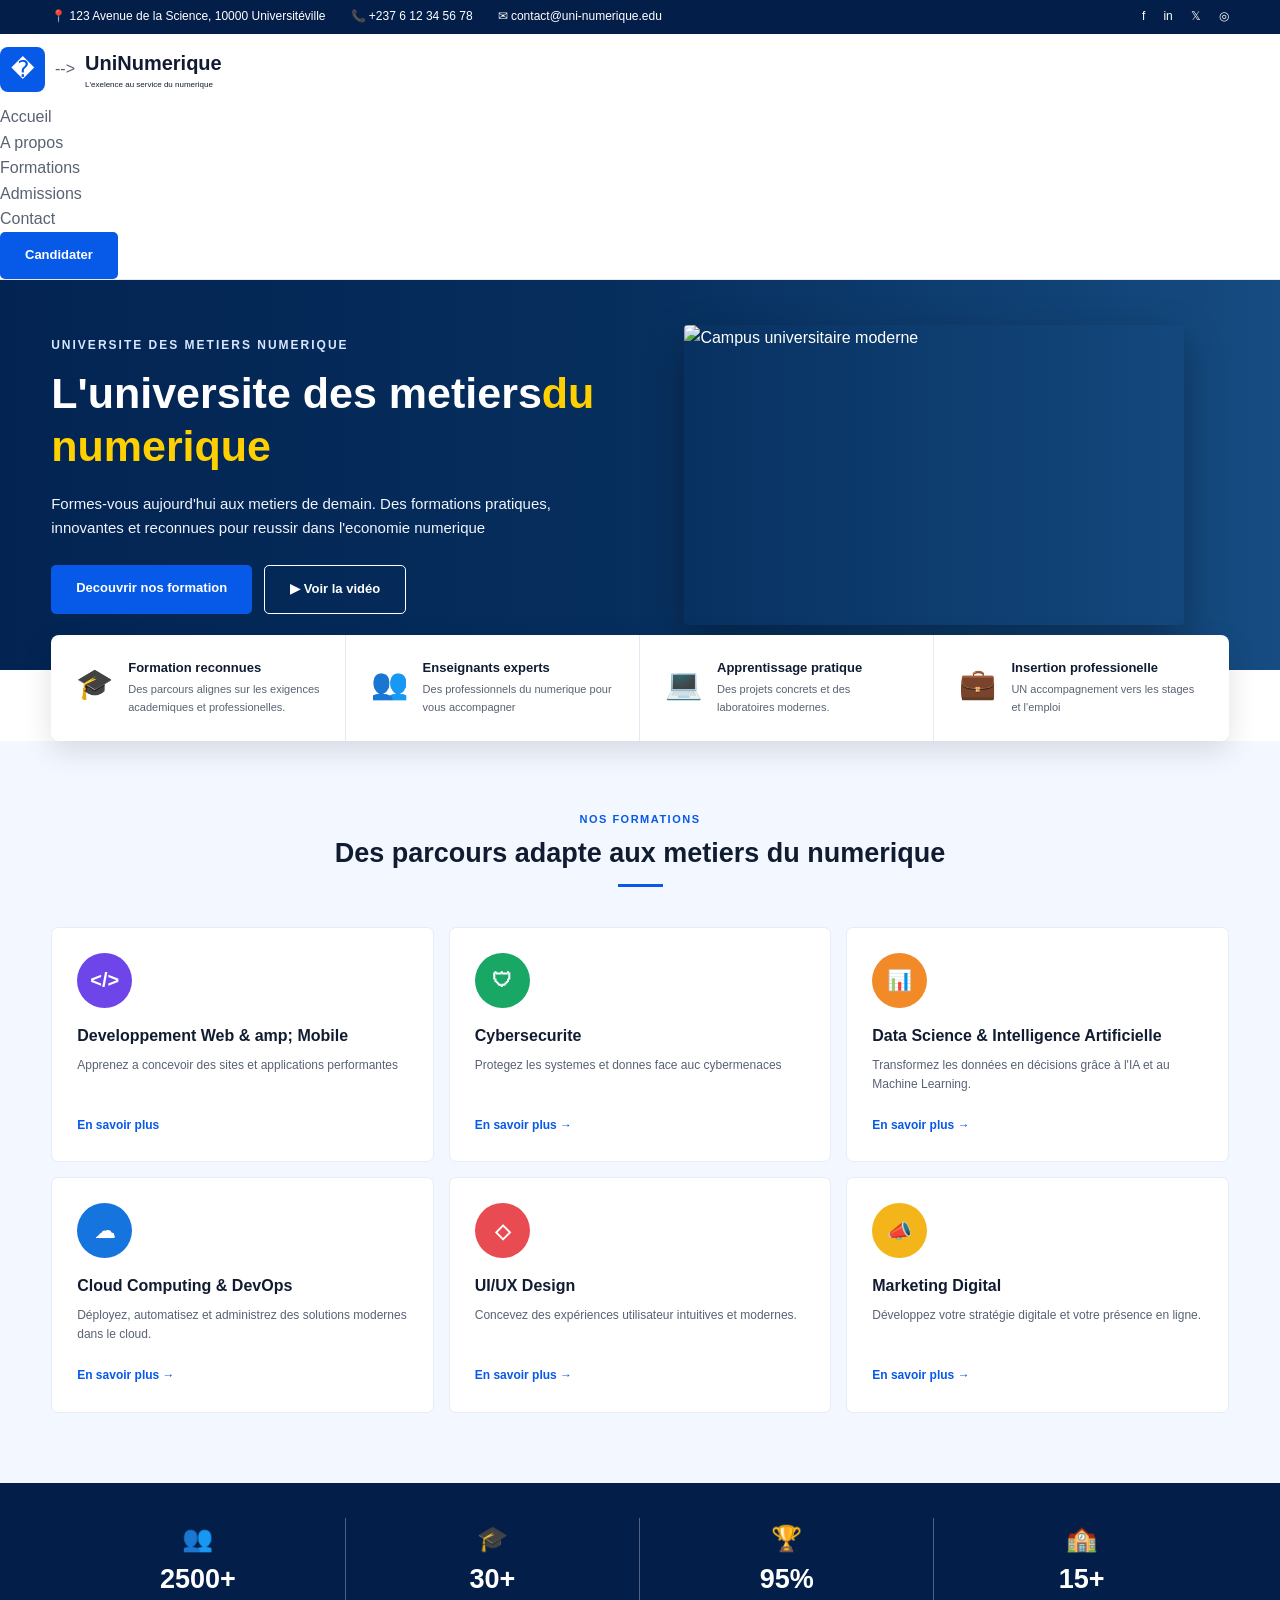
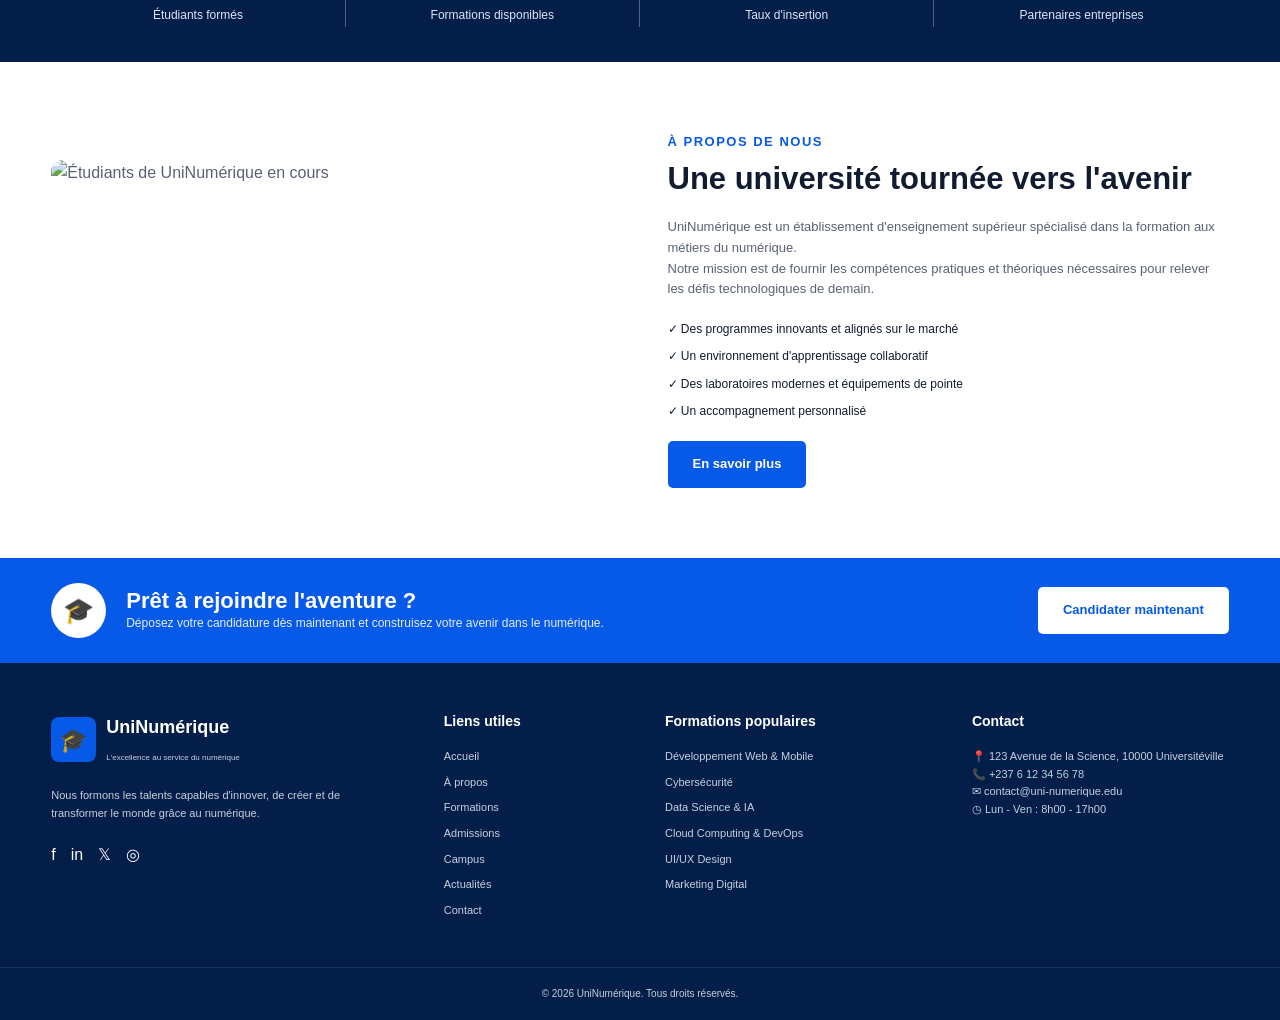
==== index.html @ 595e9a8e "Premier commit" ====
<!DOCTYPE html>
<html lang="en">
<head>
    <meta charset="UTF-8">
    <meta name="viewport" content="width=device-width, initial-scale=1.0">
    <title>Document</title>
    <link rel="stylesheet" href="style.css">
</head>
<body>
     <div class="topbar"> 
        <div class="container topbar-content"> 
  
          <!---->  <div class="topbar-left"> 
                <span>📍 123 Avenue de la Science, 10000 Universitéville</span> 
                <span>📞 +237 6 12 34 56 78</span> 
                <span>✉ contact@uni-numerique.edu</span> 
            </div> 
    
            <div class="socials"> 
                <a href="#">f</a> 
                <a href="#">in</a> 
                <a href="#">𝕏</a> 
                <a href="#">◎</a> 
            </div> 
  
        </div> 
    </div>
    <header class="header">
        <div class="comtainer header-content">
            <a href="index.html" class="logo">
                <div class="logo-icon">�</div>-->

                <div class="logo-text">
                    <strong>Uni<span>Numerique</span></strong>
                    <small>L'exelence au service du numerique</small>
                </div>

            </a>    

        </div>

        <nav class="navigator">
            <ul>
                <li><a href="#" class="active">Accueil</a></li>
                <li><a href="#apropos">A propos</a></li>
                <li><a href="#formations">Formations</a></li>
                <li><a href="admissions">Admissions</a></li>
                <li><a href="#contact">Contact</a></li>

            </ul>

        </nav>
        <a href="#admissions" class="btn btn-primary">Candidater</a>
    </header>

    <main>
        <section class="hero" id="campus">
            <div class="container hero-content">
                <div class="hero-text">
                    <p class="eyebrow">UNIVERSITE DES METIERS NUMERIQUE</p>
                    <h1>L'universite des metiers<span>du numerique</span></h1>
                    <p class="hero-description">
                        Formes-vous aujourd'hui aux metiers de demain.
                        Des formations pratiques, innovantes et reconnues
                        pour reussir dans l'economie numerique
                    </p>
                    <div class="hero-buttons">
                        <a href="#formations" class="btn btn-primary">Decouvrir nos formation</a>
                        <a href="#apropos" class="btn btn-outline">▶ Voir la vidéo</a>
                    </div>  
                </div>
                <div class="hero-image">
                    <img src="img/campus.jpg" alt="Campus universitaire moderne" class="campus-photo">
                </div>

            </div>
        </section>

        <section class="advantages-bar">
            <div class="container advantages-grid">
                <article class="advantage-item">
                     <div class="advantage-icon">🎓</div> 

                    <div>
                        <h3>Formation reconnues</h3>
                        <p>Des parcours alignes sur les exigences academiques et professionelles.</p>
                    </div>

                </article>
                <article class="advantage-item">
                    <div class="advantage-icon">👥</div>
                    <div>
                        <h3>Enseignants experts</h3>

                        <p>Des professionnels du numerique pour vous accompagner</p>
                    </div>    
                </article>

                <article class="advantage-item">
                    <div class="advantage-icon">💻</div>
                    <div>
                        <h3>Apprentissage pratique</h3>
                        <p>Des projets concrets et des laboratoires modernes.</p>

                    </div>
                </article>

                <article class="advantage-item">
                    
                    <div class="advantage-icon">💼</div>
                        <div>
                            <h3>Insertion professionelle</h3>
                            <p>UN accompagnement vers les stages et l'emploi</p>
                        </div>
                    
                </article>
            </div>
        </section>

        <section class="formations" id="formations">
            <div class="container">
                <div class="section-title">
                    <p>NOS FORMATIONS</p>
                    <h2>Des parcours adapte aux metiers du numerique</h2>
                    <span class="title-line"></span>
                    
                </div>

                <div class="formation-grid">
                    <article class="formation-card">
                        <div class="formation-icon purple">&lt;/&gt;</div>
                        <h3>Developpement Web & amp; Mobile</h3>
                        <p>Apprenez a concevoir des sites et applications performantes</p>
                        <a href="#">En savoir plus</a>
                    </article>

                    <article class="formation-card">

                          <div class="formation-icon green">🛡</div> 
                        <h3>Cybersecurite</h3>
                        <P>Protegez les systemes et donnes face auc cybermenaces</P>
                        <!--<p>Transformez les donnees en decision grace a l'IA et au Machine Learning</p>-->
                        <a href="#">En savoir plus →</a>

                    </article>

                    <article class="formation-card"> 
                        <div class="formation-icon orange">📊</div> 
                        <h3>Data Science &amp; Intelligence Artificielle</h3> 
                        <p>Transformez les données en décisions grâce à l'IA et au Machine Learning.</p> 
                        <a href="#">En savoir plus →</a> 
                    </article>

                    <article class="formation-card"> 
                        <div class="formation-icon blue">☁</div> 
                        <h3>Cloud Computing &amp; DevOps</h3> 
                        <p>Déployez, automatisez et administrez des solutions modernes dans le cloud.</p> 
                        <a href="#">En savoir plus →</a> 
                    </article>

                    <article class="formation-card"> 
                        <div class="formation-icon red">◇</div> 
                        <h3>UI/UX Design</h3> 
                        <p>Concevez des expériences utilisateur intuitives et modernes.</p> 
                        <a href="#">En savoir plus →</a> 
                    </article> 
        
                    <article class="formation-card"> 
                        <div class="formation-icon yellow">📣</div> 
                        <h3>Marketing Digital</h3> 
                        <p>Développez votre stratégie digitale et votre présence en ligne.</p> 
                        <a href="#">En savoir plus →</a> 
                    </article>
                </div>
            </div>
        </section>

        <section class="statistics"> 
            <div class="container statistics-grid"> 
                <div class="stat-item"> 
                    <div class="stat-icon">👥</div> 
                    <strong>2500+</strong> 
                    <span>Étudiants formés</span> 
                </div> 
        
                <div class="stat-item"> 
                    <div class="stat-icon">🎓</div> 
                    <strong>30+</strong> 
                    <span>Formations disponibles</span> 
                </div> 
        
                <div class="stat-item"> 
                    <div class="stat-icon">🏆</div> 
                    <strong>95%</strong> 
                    <span>Taux d'insertion</span> 
                </div> 
        
                <div class="stat-item"> 
                    <div class="stat-icon">🏫</div> 
                    <strong>15+</strong> 
                    <span>Partenaires entreprises</span> 
                </div> 
        
            </div> 
        </section>

        <!--============= Construire la section À propos  =============-->
        <section class="about" id="apropos"> 
            <div class="container about-grid"> 
                <div class="students-image"> 
                <img src="images/etudiants.jpg" alt="Étudiants de UniNumérique en cours" class="students-photo"> 
                </div> 
                <div class="about-text"> 
                <p class="section-label">À PROPOS DE NOUS</p> 
                <h2>Une université tournée vers l'avenir</h2> 
                <p>UniNumérique est un établissement d'enseignement supérieur spécialisé dans la formation aux métiers du numérique.</p> 
                <p>Notre mission est de fournir les compétences pratiques et théoriques nécessaires pour relever les défis technologiques de 
                 demain.</p> 
                <ul class="check-list"> 
                    <li>✓ Des programmes innovants et alignés sur le marché</li> 
                    <li>✓ Un environnement d'apprentissage collaboratif</li> 
                    <li>✓ Des laboratoires modernes et équipements de pointe</li> 
                    <li>✓ Un accompagnement personnalisé</li> 
                </ul> 
                <a href="#contact" class="btn btn-primary">En savoir plus</a> 
                </div> 
            </div> 
        </section>
        
        <!--=================== Construire l’appel à candidature =======================-->

        <section class="cta" id="admissions"> 
            <div class="container cta-content"> 
                <div class="cta-icon">🎓</div> 
                <div class="cta-text"> 
                    <h2>Prêt à rejoindre l'aventure ?</h2> 
                    <p> 
                        Déposez votre candidature dès maintenant et 
                        construisez votre avenir dans le numérique. 
                    </p> 
                </div> 
                <a href="#contact" class="btn btn-white"> 
                    Candidater maintenant 
                </a> 
            </div> 
        </section> 


    </main>

    <footer class="footer" id="contact"> 
    
        <div class="container footer-grid"> 
    
            <div class="footer-column"> 
    
                <div class="footer-logo"> 
                    <div class="logo-icon">🎓</div> 
    
                    <div> 
                        <strong>Uni<span>Numérique</span></strong> 
                        <small>L'excellence au service du numérique</small> 
                    </div> 
                </div> 
    
                <p> 
                    Nous formons les talents capables d'innover, 
                    de créer et de transformer le monde grâce au numérique. 
                </p> 
    
                <div class="footer-socials"> 
                    <a href="#">f</a> 
                    <a href="#">in</a> 
                    <a href="#">𝕏</a> 
                    <a href="#">◎</a> 
                </div> 
    
            </div> 
    
            <div class="footer-column"> 
                <h3>Liens utiles</h3> 
    
                <ul> 
                    <li><a href="index.html">Accueil</a></li> 
                    <li><a href="#apropos">À propos</a></li> 
                    <li><a href="#formations">Formations</a></li> 
                    <li><a href="#admissions">Admissions</a></li> 
                    <li><a href="#campus">Campus</a></li> 
                    <li><a href="#actualites">Actualités</a></li> 
                    <li><a href="#contact">Contact</a></li> 
                </ul> 
            </div> 
    
            <div class="footer-column"> 
                <h3>Formations populaires</h3> 
    
                <ul> 
                    <li>Développement Web &amp; Mobile</li> 
                    <li>Cybersécurité</li> 
                    <li>Data Science &amp; IA</li> 
                    <li>Cloud Computing &amp; DevOps</li> 
                    <li>UI/UX Design</li> 
                    <li>Marketing Digital</li> 
                </ul> 
            </div> 
    
            <div class="footer-column"> 
                <h3>Contact</h3> 
                <p>📍 123 Avenue de la Science, 10000 Universitéville</p> 
                <p>📞 +237 6 12 34 56 78</p> 
                <p>✉ contact@uni-numerique.edu</p> 
                <p>◷ Lun - Ven : 8h00 - 17h00</p> 
            </div> 
    
        </div> 
    
        <div class="footer-bottom"> 
            <p>© 2026 UniNumérique. Tous droits réservés.</p> 
        </div> 
    
    </footer>

</body>
</html>
---- style.css ----
* { 
    margin: 0; 
    padding: 0; 
    box-sizing: border-box; 
} 
  
html { 
    scroll-behavior: smooth; 
} 
  
body { 
    font-family: Arial, Helvetica, sans-serif; 
    color: #596273; 
    line-height: 1.6; 
    background: #ffffff; 
} 
  
a { 
    text-decoration: none; 
    color: inherit; 
}
ul { 
    list-style: none; 
} 
  
img { 
    max-width: 100%; 
    display: block; 
} 
  
.container { 
    width: 92%; 
    max-width: 1200px; 
    margin: auto; 
} 
 
h1, h2, h3 { 
  color: #111c31; 
  line-height: 1.25; 
} 
.btn { 
    display: inline-block; 
    padding: 13px 25px; 
    border-radius: 5px; 
    font-size: 13px; 
    font-weight: bold; 
} 
  
.btn-primary { 
    background: #0759e8; 
    color: #ffffff; 
} 
  
.btn-outline { 
    border: 1px solid #ffffff; 
    color: #ffffff; 
} 
  
.btn-white { 
    background: #ffffff; 
    color: #0759e8; 
}
.topbar { 
    background: #031f49; 
    color: #ffffff; 
    font-size: 12px; 
}
.topbar-content { 
    min-height: 34px; 
    display: flex; 
    justify-content: space-between; 
    align-items: center; 
} 
  
.topbar-left { 
    display: flex; 
    gap: 25px; 
} 
  
.socials { 
    display: flex; 
    gap: 18px; 
}

.header { 
  background: #fff; 
  border-bottom: 1px solid #e4e9f2; 
} 
  
.header-content { 
  min-height: 70px; 
  display: flex; 
  align-items: center; 
  justify-content: space-between; 
  gap: 25px; 
} 
  
.logo { 
  display: flex; 
  align-items: center; 
  gap: 10px; 
} 
  
.logo-icon { 
  width: 45px; 
  height: 45px; 
  background: #0759e8; 
  color: #fff; 
  border-radius: 8px; 
  display: flex; 
  align-items: center; 
  justify-content: center; 
  font-size: 23px; 
} 
  
.logo-text { 
  display: flex; 
  flex-direction: column; 
} 
  
.logo-text strong { 
  font-size: 20px; 
  color: #111c31; 
} 
  
.logo-text small { 
  font-size: 8px; 
  color: #111c31; 
} 
  
.navigation ul { 
  display: flex; 
  gap: 25px; 
} 
  
.navigation a { 
  font-size: 13px; 
  color: #111c31; 
  font-weight: 500; 
  padding: 26px 0; 
  display: block; 
} 
  
.navigation a:hover, 
.navigation a.active { 
  color: #0759e8; 
} 
 
 
.header { 
    background: #ffffff; 
    border-bottom: 1px solid #e4e9f2; 
} 
  
.header-content { 
    min-height: 70px; 
    display: flex; 
    align-items: center; 
    justify-content: space-between; 
    gap: 25px; 
} 
  
.logo { 
    display: flex; 
    align-items: center; 
    gap: 10px; 
} 
  
.logo-icon { 
    width: 45px; 
    height: 45px; 
    background: #0759e8; 
    color: #ffffff; 
    border-radius: 8px; 
    display: flex; 
    align-items: center; 
    justify-content: center; 
    font-size: 23px; 
} 
  
.navigation ul { 
    display: flex; 
    gap: 25px; 
} 
  
.navigation a { 
    font-size: 13px; 
    color: #111c31; 
    font-weight: 500; 
    padding: 26px 0; 
    display: block; 
} 
  
.navigation a:hover, 
.navigation a.active { 
    color: #0759e8; 
}
.hero { 
    min-height: 390px; 
    background: 
        linear-gradient(90deg, #032452, #062e5d 48%, #164c82); 
    color: #ffffff; 
} 
  
.hero-content { 
    min-height: 390px; 
    display: grid; 
    grid-template-columns: 1fr 1fr; 
    align-items: center; 
} 
  
.hero-text { 
    max-width: 600px; 
} 
  
.eyebrow { 
    color: #d8e6ff; 
    font-size: 12px; 
    letter-spacing: 2px; 
    font-weight: bold; 
    margin-bottom: 12px; 
} 
  
.hero h1 { 
    color: #ffffff; 
    font-size: 43px; 
    margin-bottom: 18px; 
} 
  
.hero h1 span { 
    color: #ffd000; 
} 
  
.hero-description { 
    color: #f1f5fc; 
    max-width: 500px; 
    font-size: 15px; 
    margin-bottom: 25px; 
} 
  
.hero-buttons { 
    display: flex; 
    gap: 12px; 
} 
  
.hero-image { 
    height: 100%; 
    display: flex; 
    align-items: center; 
    justify-content: center; 
} 
  
.hero-image img { 
    width: 500px; 
    height: 300px; 
    object-fit: cover; 
    border-radius: 4px; 
} 
 
.campus-photo { 
  width: 500px; 
  height: 300px; 
  object-fit: cover; 
  border-radius: 12px; 
  box-shadow: 0 15px 40px rgba(0, 0, 0, .3); 
} 

.advantages-bar { 
  margin-top: -35px; 
  position: relative; 
z-index: 2; 
} 
  
.advantages-grid { 
  background: #fff; 
  border-radius: 8px; 
  box-shadow: 0 10px 30px rgba(0, 0, 0, .12); 
  display: grid; 
  grid-template-columns: repeat(4, 1fr); 
} 
  
.advantage-item { 
  padding: 25px; 
  display: flex; 
  gap: 15px; 
  border-right: 1px solid #e4e9f2; 
} 
  
.advantage-item:last-child { 
border-right: none; 
  border: 0; 
} 
  
.advantage-icon { 
  color: #0759e8; 
  font-size: 30px; 
} 
  
.advantage-item h3 { 
  font-size: 13px; 
  margin-bottom: 5px; 
} 
  
.advantage-item p { 
  font-size: 11px; 
  margin: 0; 
} 
.formations { 
  background: #f3f7ff; 
  padding: 70px 0; 
} 
  
.section-title { 
  text-align: center; 
  margin-bottom: 40px; 
} 
  
.section-title p, 
.section-label { 
  color: #0759e8; 
  font-size: 11px; 
  font-weight: bold; 
  letter-spacing: 1.5px; 
  margin-bottom: 8px; 
} 
  
.section-title h2 { 
  font-size: 27px; 
} 
  
.title-line { 
  width: 45px; 
  height: 3px; 
  background: #0759e8; 
  display: block; 
  margin: 13px auto; 
} 
  
.formation-grid { 
  display: grid; 
  grid-template-columns: repeat(3, 1fr); 
  gap: 15px; 
} 
  
.formation-card { 
  background: #fff; 
  padding: 25px; 
  border: 1px solid #e8ecf3; 
  border-radius: 7px; 
  transition: .3s; 
} 
  
.formation-card:hover { 
  transform: translateY(-5px); 
  box-shadow: 0 12px 25px rgba(0, 0, 0, .08); 
} 
  
.formation-icon { 
  width: 55px; 
  height: 55px; 
  border-radius: 50%; 
  display: flex; 
  align-items: center; 
  justify-content: center; 
  color: #fff; 
  font-weight: bold; 
  margin-bottom: 18px; 
  font-size: 20px; 
} 
  
.purple { background: #6d45e8; } 
.green  { background: #19a765; } 
.orange { background: #f28a28; } 
.blue   { background: #1674df; } 
.red    { background: #e94b52; } 
.yellow { background: #f4b51b; } 
  
.formation-card h3 { 
  font-size: 16px; 
  margin-bottom: 10px; 
} 
  
.formation-card p { 
  font-size: 12px; 
  min-height: 55px; 
} 
  
.formation-card a { 
  color: #0759e8; 
  font-size: 12px; 
  font-weight: bold; 
} 
 
 
.formations { 
    background: #f3f7ff; 
    padding: 70px 0; 
} 
  
.section-title { 
    text-align: center; 
    margin-bottom: 40px; 
} 
  
.section-title p, 
.section-label { 
    color: #0759e8; 
    font-size: 11px; 
    font-weight: bold; 
    letter-spacing: 1.5px; 
    margin-bottom: 8px; 
} 
  
.section-title h2 { 
    font-size: 27px; 
} 
  
.title-line { 
    width: 45px; 
    height: 3px; 
    background: #0759e8; 
    display: block; 
    margin: 13px auto; 
} 
  
.formation-grid { 
    display: grid; 
    grid-template-columns: repeat(3, 1fr); 
    gap: 15px; 
} 
  
.formation-card { 
    background: #ffffff; 
    padding: 25px; 
    border: 1px solid #e8ecf3; 
    border-radius: 7px; 
} 
  
.formation-icon { 
    width: 55px; 
    height: 55px; 
    border-radius: 50%; 
    display: flex; 
    align-items: center; 
    justify-content: center; 
    color: #ffffff; 
    font-weight: bold; 
    margin-bottom: 18px; 
    font-size: 20px; 
} 
  
.purple { background: #6d45e8; } 
.green { background: #19a765; } 
.orange { background: #f28a28; } 
.blue { background: #1674df; } 
.red { background: #e94b52; } 
.yellow { background: #f4b51b; } 
  
.formation-card h3 { 
    font-size: 16px; 
    margin-bottom: 10px; 
} 
  
.formation-card p { 
    font-size: 12px; 
    min-height: 55px; 
} 
  
.formation-card a { 
    color: #0759e8; 
    font-size: 12px; 
    font-weight: bold; 
}

.statistics { 
    background: #031f49; 
    padding: 35px 0; 
    color: #ffffff; 
} 
  
.statistics-grid { 
    display: grid; 
    grid-template-columns: repeat(4, 1fr); 
} 
  
.stat-item { 
    text-align: center; 
    border-right: 1px solid rgba(255, 255, 255, 0.3); 
} 
  
.stat-item:last-child { 
    border-right: none; 
} 
  
.stat-icon { 
    font-size: 25px; 
} 
  
.stat-item strong { 
    display: block; 
    color: #ffffff; 
    font-size: 27px; 
} 
  
.stat-item span { 
    font-size: 12px; 
    color: #dce7f8; 
} 

.about { 
  padding: 70px 0; 
} 
  
.about-grid { 
  display: grid; 
  grid-template-columns: 1fr 1fr; 
  gap: 55px; 
  align-items: center; 
} 
  
.students-image { 
  height: 300px; 
  border-radius: 12px; 
  overflow: hidden; 
} 
  
.students-photo { 
  width: 100%; 
  height: 100%; 
  object-fit: cover; 
} 
  
.about-text h2 { 
  font-size: 31px; 
  margin-bottom: 18px; 
} 
  
.about-text > p { 
  font-size: 13px; 
} 
  
.check-list { 
  margin: 20px 0; 
} 
  
.check-list li { 
  font-size: 12px; 
  margin-bottom: 8px; 
  color: #111c31; 
} 

.cta { 
  background: #0759e8; 
  padding: 25px 0; 
} 
  
.cta-content { 
  display: flex; 
  align-items: center; 
  gap: 20px; 
} 
  
.cta-icon { 
  width: 55px; 
  height: 55px; 
  background: #fff; 
  border-radius: 50%; 
  display: flex; 
  align-items: center; 
  justify-content: center; 
  font-size: 25px; 
} 
  
.cta-text { 
  flex: 1; 
} 
  
.cta h2 { 
  color: #fff; 
  font-size: 22px; 
} 
  
.cta p { 
  color: #e5eeff; 
  font-size: 12px; 
  margin: 0; 
} 
  
.btn-white { 
  background: #fff; 
  color: #0759e8; 
}
.footer { 
    background: #031f49; 
    color: #c6d0df; 
    padding-top: 50px; 
} 
  
.footer-grid { 
    display: grid; 
    grid-template-columns: 2fr 1fr 1.5fr 1.5fr; 
    gap: 50px; 
    padding-bottom: 40px; 
} 
  
.footer-logo { 
    display: flex; 
    gap: 10px; 
    align-items: center; 
    margin-bottom: 20px; 
} 
  
.footer-logo strong { 
    display: block; 
    color: #ffffff; 
    font-size: 18px; 
} 
  
.footer-logo small { 
    font-size: 8px; 
} 
  
.footer-column p, 
.footer-column li { 
    font-size: 11px; 
} 
  
.footer-column h3 { 
    color: #ffffff; 
    font-size: 14px; 
    margin-bottom: 18px; 
} 
  
.footer-column li { 
    margin-bottom: 8px; 
} 
  
.footer-socials { 
    display: flex; 
    gap: 15px; 
    margin-top: 20px; 
} 
  
.footer-socials a { 
    color: #ffffff; 
} 
  
.footer-bottom { 
    border-top: 1px solid #193354; 
    text-align: center; 
    padding: 18px 0; 
} 
  
.footer-bottom p { 
    margin: 0; 
    font-size: 10px; 
}
@media (max-width: 1000px) { 
  
    .navigation { 
        display: none; 
    } 
  
    .hero-content { 
        grid-template-columns: 1fr; 
        padding: 60px 0; 
    } 
  
    .hero-image { 
        display: none; 
    } 
  
    .advantages-grid, 
    .formation-grid { 
        grid-template-columns: 1fr 1fr; 
    } 
  
    .about-grid { 
        grid-template-columns: 1fr; 
    } 
  
    .footer-grid { 
        grid-template-columns: 1fr 1fr; 
    } 
} 
  
@media (max-width: 700px) { 
  
    .topbar { 
        display: none; 
    } 
  
    .header .btn { 
        display: none; 
    } 
  
    .hero h1 { 
        font-size: 35px; 
    } 
  
    .hero-buttons { 
        flex-direction: column; 
        align-items: flex-start; 
    } 
  
    .advantages-grid, 
    .formation-grid, 
    .footer-grid { 
        grid-template-columns: 1fr; 
    } 
  
    .statistics-grid { 
        grid-template-columns: 1fr 1fr; 
    } 
  
    .stat-item { 
        border-right: none; 
    } 
  
    .cta-content { 
        flex-wrap: wrap; 
    } 
}
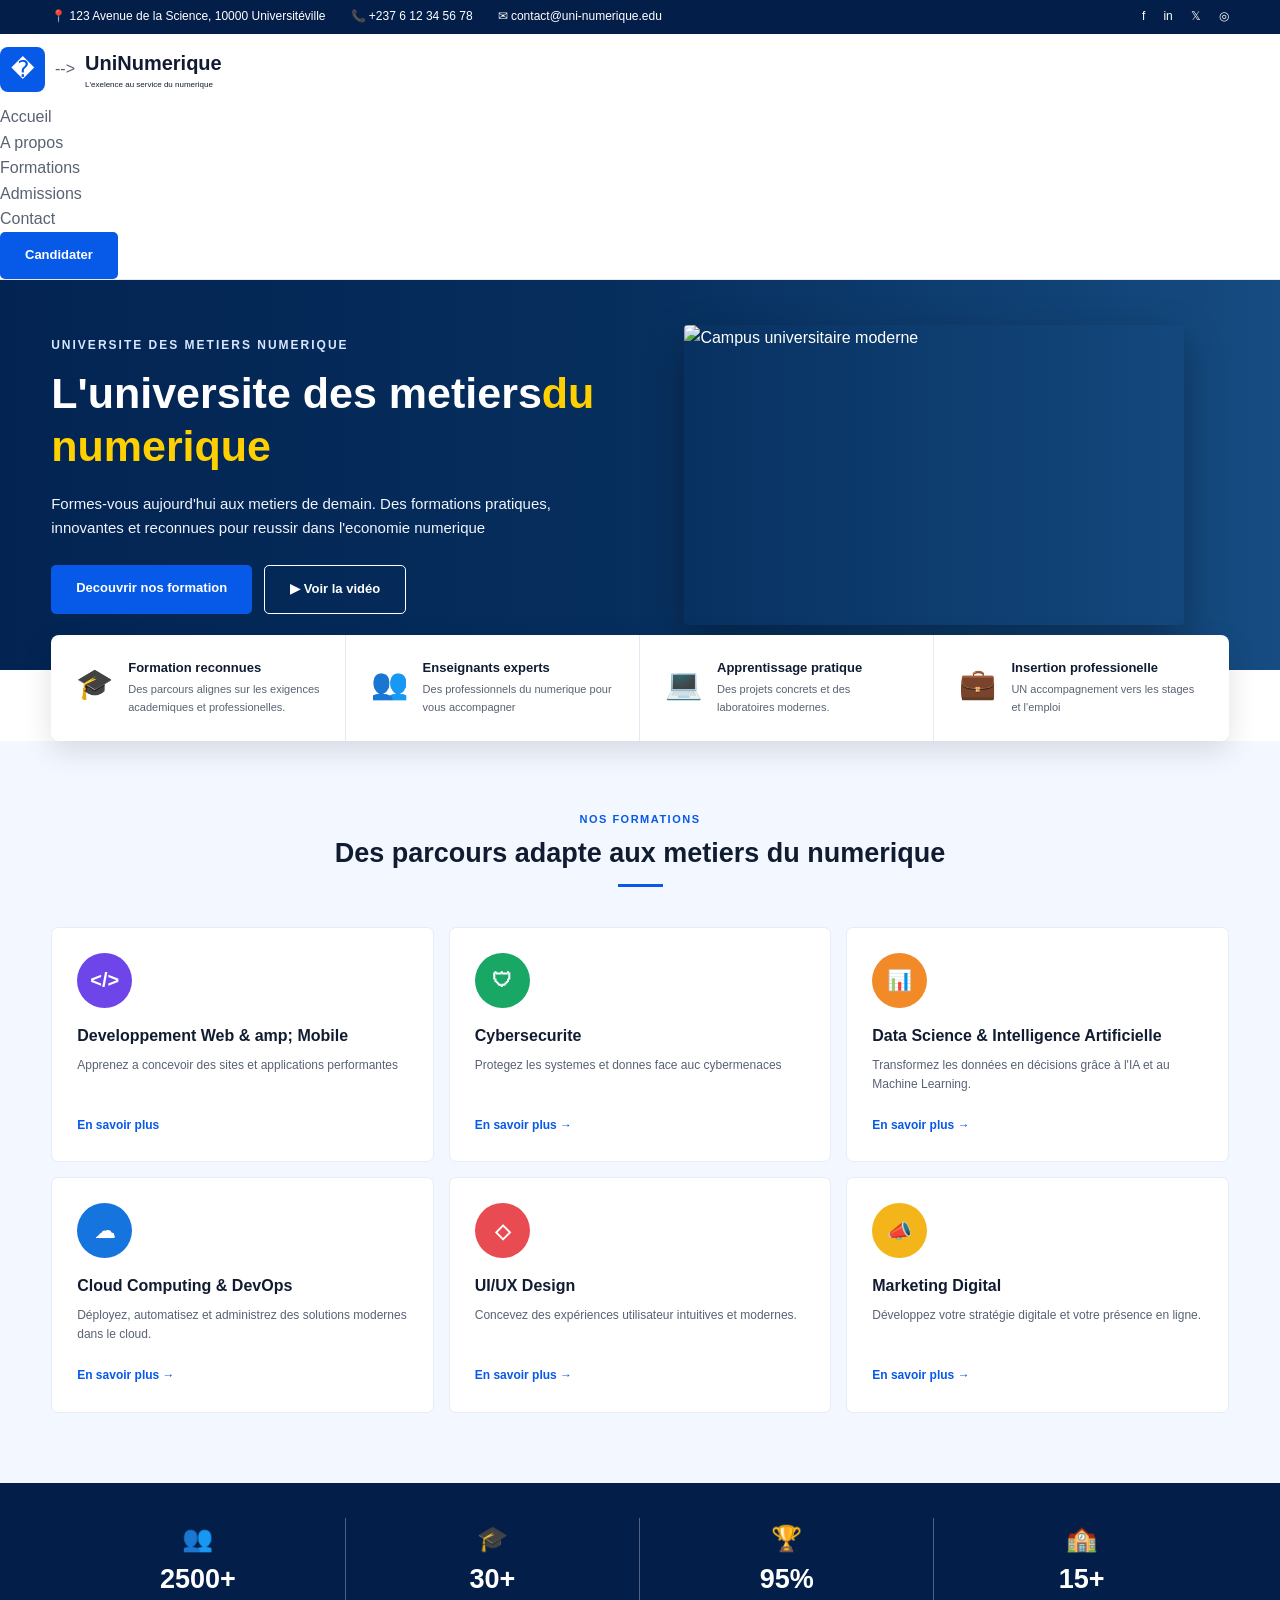
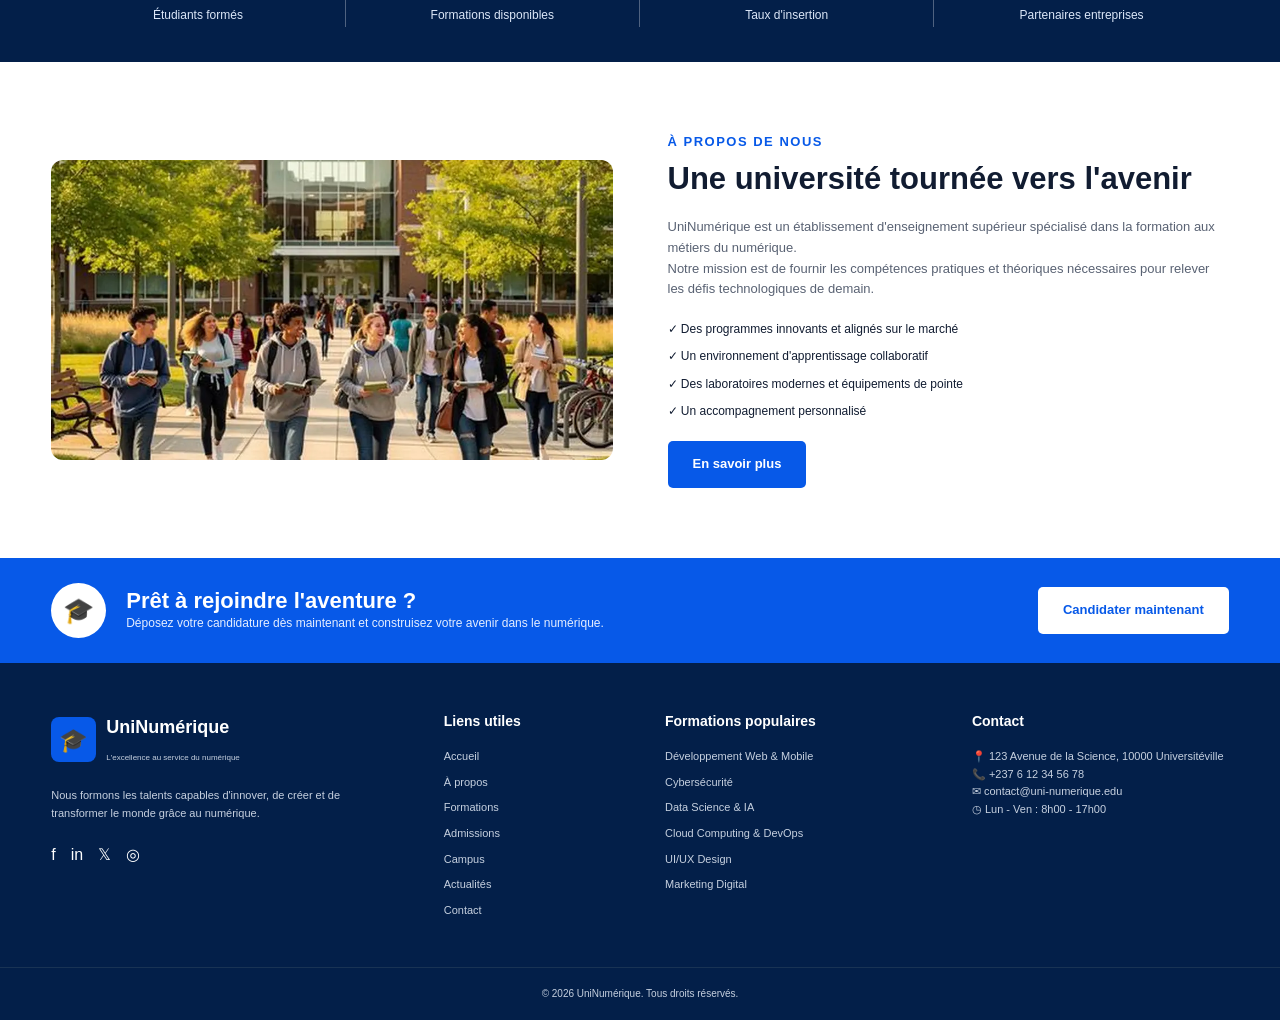
==== commit f371727a: "mise à jour du projet" ====
--- a/index.html
+++ b/index.html
@@ -1,29 +1,32 @@
 <!DOCTYPE html>
 <html lang="en">
+
 <head>
     <meta charset="UTF-8">
     <meta name="viewport" content="width=device-width, initial-scale=1.0">
     <title>Document</title>
     <link rel="stylesheet" href="style.css">
 </head>
+
 <body>
-     <div class="topbar"> 
-        <div class="container topbar-content"> 
-  
-          <!---->  <div class="topbar-left"> 
-                <span>📍 123 Avenue de la Science, 10000 Universitéville</span> 
-                <span>📞 +237 6 12 34 56 78</span> 
-                <span>✉ contact@uni-numerique.edu</span> 
-            </div> 
-    
-            <div class="socials"> 
-                <a href="#">f</a> 
-                <a href="#">in</a> 
-                <a href="#">𝕏</a> 
-                <a href="#">◎</a> 
-            </div> 
-  
-        </div> 
+    <div class="topbar">
+        <div class="container topbar-content">
+
+            <!---->
+            <div class="topbar-left">
+                <span>📍 123 Avenue de la Science, 10000 Universitéville</span>
+                <span>📞 +237 6 12 34 56 78</span>
+                <span>✉ contact@uni-numerique.edu</span>
+            </div>
+
+            <div class="socials">
+                <a href="#">f</a>
+                <a href="#">in</a>
+                <a href="#">𝕏</a>
+                <a href="#">◎</a>
+            </div>
+
+        </div>
     </div>
     <header class="header">
         <div class="comtainer header-content">
@@ -35,7 +38,7 @@
                     <small>L'exelence au service du numerique</small>
                 </div>
 
-            </a>    
+            </a>
 
         </div>
 
@@ -67,7 +70,7 @@
                     <div class="hero-buttons">
                         <a href="#formations" class="btn btn-primary">Decouvrir nos formation</a>
                         <a href="#apropos" class="btn btn-outline">▶ Voir la vidéo</a>
-                    </div>  
+                    </div>
                 </div>
                 <div class="hero-image">
                     <img src="img/campus.jpg" alt="Campus universitaire moderne" class="campus-photo">
@@ -79,7 +82,7 @@
         <section class="advantages-bar">
             <div class="container advantages-grid">
                 <article class="advantage-item">
-                     <div class="advantage-icon">🎓</div> 
+                    <div class="advantage-icon">🎓</div>
 
                     <div>
                         <h3>Formation reconnues</h3>
@@ -93,7 +96,7 @@
                         <h3>Enseignants experts</h3>
 
                         <p>Des professionnels du numerique pour vous accompagner</p>
-                    </div>    
+                    </div>
                 </article>
 
                 <article class="advantage-item">
@@ -106,13 +109,13 @@
                 </article>
 
                 <article class="advantage-item">
-                    
+
                     <div class="advantage-icon">💼</div>
-                        <div>
-                            <h3>Insertion professionelle</h3>
-                            <p>UN accompagnement vers les stages et l'emploi</p>
-                        </div>
-                    
+                    <div>
+                        <h3>Insertion professionelle</h3>
+                        <p>UN accompagnement vers les stages et l'emploi</p>
+                    </div>
+
                 </article>
             </div>
         </section>
@@ -123,7 +126,7 @@
                     <p>NOS FORMATIONS</p>
                     <h2>Des parcours adapte aux metiers du numerique</h2>
                     <span class="title-line"></span>
-                    
+
                 </div>
 
                 <div class="formation-grid">
@@ -136,7 +139,7 @@
 
                     <article class="formation-card">
 
-                          <div class="formation-icon green">🛡</div> 
+                        <div class="formation-icon green">🛡</div>
                         <h3>Cybersecurite</h3>
                         <P>Protegez les systemes et donnes face auc cybermenaces</P>
                         <!--<p>Transformez les donnees en decision grace a l'IA et au Machine Learning</p>-->
@@ -144,187 +147,197 @@
 
                     </article>
 
-                    <article class="formation-card"> 
-                        <div class="formation-icon orange">📊</div> 
-                        <h3>Data Science &amp; Intelligence Artificielle</h3> 
-                        <p>Transformez les données en décisions grâce à l'IA et au Machine Learning.</p> 
-                        <a href="#">En savoir plus →</a> 
-                    </article>
-
-                    <article class="formation-card"> 
-                        <div class="formation-icon blue">☁</div> 
-                        <h3>Cloud Computing &amp; DevOps</h3> 
-                        <p>Déployez, automatisez et administrez des solutions modernes dans le cloud.</p> 
-                        <a href="#">En savoir plus →</a> 
-                    </article>
-
-                    <article class="formation-card"> 
-                        <div class="formation-icon red">◇</div> 
-                        <h3>UI/UX Design</h3> 
-                        <p>Concevez des expériences utilisateur intuitives et modernes.</p> 
-                        <a href="#">En savoir plus →</a> 
-                    </article> 
-        
-                    <article class="formation-card"> 
-                        <div class="formation-icon yellow">📣</div> 
-                        <h3>Marketing Digital</h3> 
-                        <p>Développez votre stratégie digitale et votre présence en ligne.</p> 
-                        <a href="#">En savoir plus →</a> 
-                    </article>
-                </div>
-            </div>
-        </section>
-
-        <section class="statistics"> 
-            <div class="container statistics-grid"> 
-                <div class="stat-item"> 
-                    <div class="stat-icon">👥</div> 
-                    <strong>2500+</strong> 
-                    <span>Étudiants formés</span> 
-                </div> 
-        
-                <div class="stat-item"> 
-                    <div class="stat-icon">🎓</div> 
-                    <strong>30+</strong> 
-                    <span>Formations disponibles</span> 
-                </div> 
-        
-                <div class="stat-item"> 
-                    <div class="stat-icon">🏆</div> 
-                    <strong>95%</strong> 
-                    <span>Taux d'insertion</span> 
-                </div> 
-        
-                <div class="stat-item"> 
-                    <div class="stat-icon">🏫</div> 
-                    <strong>15+</strong> 
-                    <span>Partenaires entreprises</span> 
-                </div> 
-        
-            </div> 
+                    <article class="formation-card">
+                        <div class="formation-icon orange">📊</div>
+                        <h3>Data Science &amp; Intelligence Artificielle</h3>
+                        <p>Transformez les données en décisions grâce à l'IA et au Machine Learning.</p>
+                        <a href="#">En savoir plus →</a>
+                    </article>
+
+                    <article class="formation-card">
+                        <div class="formation-icon blue">☁</div>
+                        <h3>Cloud Computing &amp; DevOps</h3>
+                        <p>Déployez, automatisez et administrez des solutions modernes dans le cloud.</p>
+                        <a href="#">En savoir plus →</a>
+                    </article>
+
+                    <article class="formation-card">
+                        <div class="formation-icon red">◇</div>
+                        <h3>UI/UX Design</h3>
+                        <p>Concevez des expériences utilisateur intuitives et modernes.</p>
+                        <a href="#">En savoir plus →</a>
+                    </article>
+
+                    <article class="formation-card">
+                        <div class="formation-icon yellow">📣</div>
+                        <h3>Marketing Digital</h3>
+                        <p>Développez votre stratégie digitale et votre présence en ligne.</p>
+                        <a href="#">En savoir plus →</a>
+                    </article>
+                </div>
+            </div>
+        </section>
+
+        <section class="statistics">
+            <div class="container statistics-grid">
+                <div class="stat-item">
+                    <div class="stat-icon">👥</div>
+                    <strong>2500+</strong>
+                    <span>Étudiants formés</span>
+                </div>
+
+                <div class="stat-item">
+                    <div class="stat-icon">🎓</div>
+                    <strong>30+</strong>
+                    <span>Formations disponibles</span>
+                </div>
+
+                <div class="stat-item">
+                    <div class="stat-icon">🏆</div>
+                    <strong>95%</strong>
+                    <span>Taux d'insertion</span>
+                </div>
+
+                <div class="stat-item">
+                    <div class="stat-icon">🏫</div>
+                    <strong>15+</strong>
+                    <span>Partenaires entreprises</span>
+                </div>
+
+            </div>
         </section>
 
         <!--============= Construire la section À propos  =============-->
-        <section class="about" id="apropos"> 
-            <div class="container about-grid"> 
-                <div class="students-image"> 
-                <img src="images/etudiants.jpg" alt="Étudiants de UniNumérique en cours" class="students-photo"> 
-                </div> 
-                <div class="about-text"> 
-                <p class="section-label">À PROPOS DE NOUS</p> 
-                <h2>Une université tournée vers l'avenir</h2> 
-                <p>UniNumérique est un établissement d'enseignement supérieur spécialisé dans la formation aux métiers du numérique.</p> 
-                <p>Notre mission est de fournir les compétences pratiques et théoriques nécessaires pour relever les défis technologiques de 
-                 demain.</p> 
-                <ul class="check-list"> 
-                    <li>✓ Des programmes innovants et alignés sur le marché</li> 
-                    <li>✓ Un environnement d'apprentissage collaboratif</li> 
-                    <li>✓ Des laboratoires modernes et équipements de pointe</li> 
-                    <li>✓ Un accompagnement personnalisé</li> 
-                </ul> 
-                <a href="#contact" class="btn btn-primary">En savoir plus</a> 
-                </div> 
-            </div> 
-        </section>
-        
+        <section class="about" id="apropos">
+            <div class="container about-grid">
+                <div class="students-image">
+                    <img src="img\etudiants.jpg" alt="Étudiants de UniNumérique en cours" class="students-photo">
+                </div>
+                <div class="about-text">
+                    <p class="section-label">À PROPOS DE NOUS</p>
+                    <h2>Une université tournée vers l'avenir</h2>
+                    <p>UniNumérique est un établissement d'enseignement supérieur spécialisé dans la formation aux
+                        métiers du numérique.</p>
+                    <p>Notre mission est de fournir les compétences pratiques et théoriques nécessaires pour relever les
+                        défis technologiques de
+                        demain.</p>
+                    <ul class="check-list">
+                        <li>✓ Des programmes innovants et alignés sur le marché</li>
+                        <li>✓ Un environnement d'apprentissage collaboratif</li>
+                        <li>✓ Des laboratoires modernes et équipements de pointe</li>
+                        <li>✓ Un accompagnement personnalisé</li>
+                    </ul>
+                    <a href="#contact" class="btn btn-primary">En savoir plus</a>
+                </div>
+            </div>
+        </section>
+
         <!--=================== Construire l’appel à candidature =======================-->
 
-        <section class="cta" id="admissions"> 
-            <div class="container cta-content"> 
-                <div class="cta-icon">🎓</div> 
-                <div class="cta-text"> 
-                    <h2>Prêt à rejoindre l'aventure ?</h2> 
-                    <p> 
-                        Déposez votre candidature dès maintenant et 
-                        construisez votre avenir dans le numérique. 
-                    </p> 
-                </div> 
-                <a href="#contact" class="btn btn-white"> 
-                    Candidater maintenant 
-                </a> 
-            </div> 
-        </section> 
+        <section class="cta" id="admissions">
+            <div class="container cta-content">
+                <div class="cta-icon">🎓</div>
+                <div class="cta-text">
+                    <h2>Prêt à rejoindre l'aventure ?</h2>
+                    <p>
+                        Déposez votre candidature dès maintenant et
+                        construisez votre avenir dans le numérique.
+                    </p>
+                </div>
+                <a href="#contact" class="btn btn-white">
+                    Candidater maintenant
+                </a>
+            </div>
+        </section>
 
 
     </main>
 
-    <footer class="footer" id="contact"> 
-    
-        <div class="container footer-grid"> 
-    
-            <div class="footer-column"> 
-    
-                <div class="footer-logo"> 
-                    <div class="logo-icon">🎓</div> 
-    
-                    <div> 
-                        <strong>Uni<span>Numérique</span></strong> 
-                        <small>L'excellence au service du numérique</small> 
-                    </div> 
-                </div> 
-    
-                <p> 
-                    Nous formons les talents capables d'innover, 
-                    de créer et de transformer le monde grâce au numérique. 
-                </p> 
-    
-                <div class="footer-socials"> 
-                    <a href="#">f</a> 
-                    <a href="#">in</a> 
-                    <a href="#">𝕏</a> 
-                    <a href="#">◎</a> 
-                </div> 
-    
-            </div> 
-    
-            <div class="footer-column"> 
-                <h3>Liens utiles</h3> 
-    
-                <ul> 
-                    <li><a href="index.html">Accueil</a></li> 
-                    <li><a href="#apropos">À propos</a></li> 
-                    <li><a href="#formations">Formations</a></li> 
-                    <li><a href="#admissions">Admissions</a></li> 
-                    <li><a href="#campus">Campus</a></li> 
-                    <li><a href="#actualites">Actualités</a></li> 
-                    <li><a href="#contact">Contact</a></li> 
-                </ul> 
-            </div> 
-    
-            <div class="footer-column"> 
-                <h3>Formations populaires</h3> 
-    
-                <ul> 
-                    <li>Développement Web &amp; Mobile</li> 
-                    <li>Cybersécurité</li> 
-                    <li>Data Science &amp; IA</li> 
-                    <li>Cloud Computing &amp; DevOps</li> 
-                    <li>UI/UX Design</li> 
-                    <li>Marketing Digital</li> 
-                </ul> 
-            </div> 
-    
-            <div class="footer-column"> 
-                <h3>Contact</h3> 
-                <p>📍 123 Avenue de la Science, 10000 Universitéville</p> 
-                <p>📞 +237 6 12 34 56 78</p> 
-                <p>✉ contact@uni-numerique.edu</p> 
-                <p>◷ Lun - Ven : 8h00 - 17h00</p> 
-            </div> 
-    
-        </div> 
-    
-        <div class="footer-bottom"> 
-            <p>© 2026 UniNumérique. Tous droits réservés.</p> 
-        </div> 
-    
+    <footer class="footer" id="contact">
+
+        <div class="container footer-grid">
+
+            <div class="footer-column">
+
+                <div class="footer-logo">
+                    <div class="logo-icon">🎓</div>
+
+                    <div>
+                        <strong>Uni<span>Numérique</span></strong>
+                        <small>L'excellence au service du numérique</small>
+                    </div>
+                </div>
+
+                <p>
+                    Nous formons les talents capables d'innover,
+                    de créer et de transformer le monde grâce au numérique.
+                </p>
+
+                <div class="footer-socials">
+                    <a href="#">f</a>
+                    <a href="#">in</a>
+                    <a href="#">𝕏</a>
+                    <a href="#">◎</a>
+                </div>
+
+            </div>
+
+            <div class="footer-column">
+                <h3>Liens utiles</h3>
+
+                <ul>
+                    <li><a href="index.html">Accueil</a></li>
+                    <li><a href="#apropos">À propos</a></li>
+                    <li><a href="#formations">Formations</a></li>
+                    <li><a href="#admissions">Admissions</a></li>
+                    <li><a href="#campus">Campus</a></li>
+                    <li><a href="#actualites">Actualités</a></li>
+                    <li><a href="#contact">Contact</a></li>
+                </ul>
+            </div>
+
+            <div class="footer-column">
+                <h3>Formations populaires</h3>
+
+                <ul>
+                    <li>Développement Web &amp; Mobile</li>
+                    <li>Cybersécurité</li>
+                    <li>Data Science &amp; IA</li>
+                    <li>Cloud Computing &amp; DevOps</li>
+                    <li>UI/UX Design</li>
+                    <li>Marketing Digital</li>
+                </ul>
+            </div>
+
+            <div class="footer-column">
+                <h3>Contact</h3>
+                <p>📍 123 Avenue de la Science, 10000 Universitéville</p>
+                <p>📞 +237 6 12 34 56 78</p>
+                <p>✉ contact@uni-numerique.edu</p>
+                <p>◷ Lun - Ven : 8h00 - 17h00</p>
+            </div>
+
+        </div>
+
+        <div class="footer-bottom">
+            <p>© 2026 UniNumérique. Tous droits réservés.</p>
+        </div>
+
     </footer>
+    <!--Start of Tawk.to Script-->
+    <script type="text/javascript">
+        var Tawk_API = Tawk_API || {}, Tawk_LoadStart = new Date();
+        (function () {
+            var s1 = document.createElement("script"), s0 = document.getElementsByTagName("script")[0];
+            s1.async = true;
+            s1.src = 'https://embed.tawk.to/6ab68d2cb785073446e5b63e/1k3chetut';
+            s1.charset = 'UTF-8';
+            s1.setAttribute('crossorigin', '*');
+            s0.parentNode.insertBefore(s1, s0);
+        })();
+    </script>
+    <!--End of Tawk.to Script-->
 
 </body>
-</html>
-
-
-
-
-
-
+
+</html>
